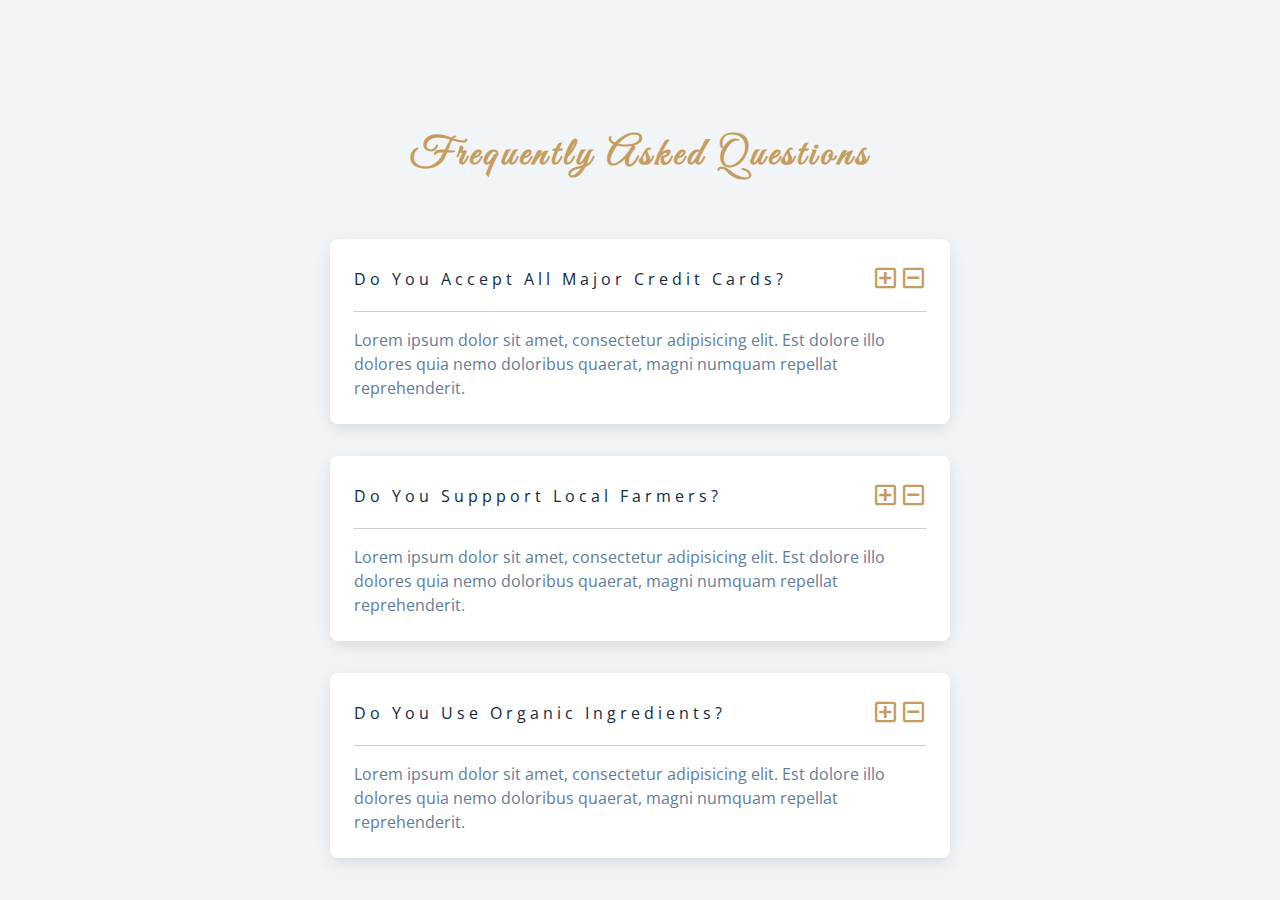
==== index.html @ 20588d99 "added all html and css" ====
<!DOCTYPE html>
<html lang="en">
  <head>
    <meta charset="UTF-8" />
    <meta name="viewport" content="width=device-width, initial-scale=1.0" />
    <title>Q & A</title>
    <!-- font-awesome -->
    <link rel="stylesheet" href="https://cdnjs.cloudflare.com/ajax/libs/font-awesome/5.14.0/css/all.min.css" />
    <!-- extra fonts -->
    <link
      href="https://fonts.googleapis.com/css?family=Great+Vibes&display=swap"
      rel="stylesheet"
    />
    <!-- styles -->
    <link rel="stylesheet" href="./setup/styles.css" />
  </head>
  <body>
      <section class="questions">
        <!-- title -->
        <div class="title">
          <h2>frequently asked questions</h2>
        </div>
        <!-- questions -->
        <div class="section-center">
          <!-- single question -->
          <article class="question">
            <!-- question title -->
            <div class="question-title">
              <p>do you accept all major credit cards?</p>
              <button type="button" class="question-btn">
                <span class="plus-icon">
                  <i class="far fa-plus-square"></i>
                </span>
                <span class="minus-icon">
                  <i class="far fa-minus-square"></i>
                </span>
              </button>
            </div>
            <!-- question text -->
            <div class="question-text">
              <p>
                Lorem ipsum dolor sit amet, consectetur adipisicing elit. Est
                dolore illo dolores quia nemo doloribus quaerat, magni numquam
                repellat reprehenderit.
              </p>
            </div>
          </article>
          <!-- end of single question -->
          <!-- single question -->
          <article class="question">
            <!-- question title -->
            <div class="question-title">
              <p>do you suppport local farmers?</p>
              <button type="button" class="question-btn">
                <span class="plus-icon">
                  <i class="far fa-plus-square"></i>
                </span>
                <span class="minus-icon">
                  <i class="far fa-minus-square"></i>
                </span>
              </button>
            </div>
            <!-- question text -->
            <div class="question-text">
              <p>
                Lorem ipsum dolor sit amet, consectetur adipisicing elit. Est
                dolore illo dolores quia nemo doloribus quaerat, magni numquam
                repellat reprehenderit.
              </p>
            </div>
          </article>
          <!-- end of single question -->
          <!-- single question -->
          <article class="question">
            <!-- question title -->
            <div class="question-title">
              <p>do you use organic ingredients?</p>
              <!-- button -->
              <button type="button" class="question-btn">
                <span class="plus-icon">
                  <i class="far fa-plus-square"></i>
                </span>
                <span class="minus-icon">
                  <i class="far fa-minus-square"></i>
                </span>
              </button>
            </div>
            <!-- question text -->
            <div class="question-text">
              <p>
                Lorem ipsum dolor sit amet, consectetur adipisicing elit. Est
                dolore illo dolores quia nemo doloribus quaerat, magni numquam
                repellat reprehenderit.
              </p>
            </div>
          </article>
          <!-- end of single question -->
      </section>
    </main>
    <!-- javascript -->
    <script src="./setup/app.js"></script>
  </body>
</html>
---- setup/styles.css ----
/*
=============== 
Fonts
===============
*/
@import url("https://fonts.googleapis.com/css?family=Open+Sans|Roboto:400,700&display=swap");

/*
=============== 
Variables
===============
*/

:root {
  /* dark shades of primary color*/
  --clr-primary-1: hsl(205, 86%, 17%);
  --clr-primary-2: hsl(205, 77%, 27%);
  --clr-primary-3: hsl(205, 72%, 37%);
  --clr-primary-4: hsl(205, 63%, 48%);
  /* primary/main color */
  --clr-primary-5: #49a6e9;
  /* lighter shades of primary color */
  --clr-primary-6: hsl(205, 89%, 70%);
  --clr-primary-7: hsl(205, 90%, 76%);
  --clr-primary-8: hsl(205, 86%, 81%);
  --clr-primary-9: hsl(205, 90%, 88%);
  --clr-primary-10: hsl(205, 100%, 96%);
  /* darkest grey - used for headings */
  --clr-grey-1: hsl(209, 61%, 16%);
  --clr-grey-2: hsl(211, 39%, 23%);
  --clr-grey-3: hsl(209, 34%, 30%);
  --clr-grey-4: hsl(209, 28%, 39%);
  /* grey used for paragraphs */
  --clr-grey-5: hsl(210, 22%, 49%);
  --clr-grey-6: hsl(209, 23%, 60%);
  --clr-grey-7: hsl(211, 27%, 70%);
  --clr-grey-8: hsl(210, 31%, 80%);
  --clr-grey-9: hsl(212, 33%, 89%);
  --clr-grey-10: hsl(210, 36%, 96%);
  --clr-white: #fff;
  --clr-red-dark: hsl(360, 67%, 44%);
  --clr-red-light: hsl(360, 71%, 66%);
  --clr-green-dark: hsl(125, 67%, 44%);
  --clr-green-light: hsl(125, 71%, 66%);
  --clr-gold: #c59d5f;
  --clr-black: #222;
  --ff-primary: "Roboto", sans-serif;
  --ff-secondary: "Open Sans", sans-serif;
  --transition: all 0.3s linear;
  --spacing: 0.25rem;
  --radius: 0.5rem;
  --light-shadow: 0 5px 15px rgba(0, 0, 0, 0.1);
  --dark-shadow: 0 5px 15px rgba(0, 0, 0, 0.2);
  --max-width: 1170px;
  --fixed-width: 620px;
}
/*
=============== 
Global Styles
===============
*/

*,
::after,
::before {
  margin: 0;
  padding: 0;
  box-sizing: border-box;
}
body {
  font-family: var(--ff-secondary);
  background: var(--clr-grey-10);
  color: var(--clr-grey-1);
  line-height: 1.5;
  font-size: 0.875rem;
}
ul {
  list-style-type: none;
}
a {
  text-decoration: none;
}
img:not(.logo) {
  width: 100%;
}
img {
  display: block;
}

h1,
h2,
h3,
h4 {
  letter-spacing: var(--spacing);
  text-transform: capitalize;
  line-height: 1.25;
  margin-bottom: 0.75rem;
  font-family: var(--ff-primary);
}
h1 {
  font-size: 3rem;
}
h2 {
  font-size: 2rem;
}
h3 {
  font-size: 1.25rem;
}
h4 {
  font-size: 0.875rem;
}
p {
  margin-bottom: 1.25rem;
  color: var(--clr-grey-5);
}
@media screen and (min-width: 800px) {
  h1 {
    font-size: 4rem;
  }
  h2 {
    font-size: 2.5rem;
  }
  h3 {
    font-size: 1.75rem;
  }
  h4 {
    font-size: 1rem;
  }
  body {
    font-size: 1rem;
  }
  h1,
  h2,
  h3,
  h4 {
    line-height: 1;
  }
}
/*  global classes */

.btn {
  text-transform: uppercase;
  background: transparent;
  color: var(--clr-black);
  padding: 0.375rem 0.75rem;
  letter-spacing: var(--spacing);
  display: inline-block;
  transition: var(--transition);
  font-size: 0.875rem;
  border: 2px solid var(--clr-black);
  cursor: pointer;
  box-shadow: 0 1px 3px rgba(0, 0, 0, 0.2);
  border-radius: var(--radius);
}
.btn:hover {
  color: var(--clr-white);
  background: var(--clr-black);
}
/* section */
.section {
  padding: 5rem 0;
}

.section-center {
  width: 90vw;
  margin: 0 auto;
  max-width: 1170px;
}
@media screen and (min-width: 992px) {
  .section-center {
    width: 95vw;
  }
}
main {
  min-height: 100vh;
  display: grid;
  place-items: center;
}
/*
=============== 
Questions
===============
*/
.title {
  margin-top: 15vh;
  margin-bottom: 4rem;
}
.title h2 {
  color: var(--clr-gold);
  font-family: "Great Vibes", cursive;
  text-align: center;
}
.section-center {
  max-width: var(--fixed-width);
}
.question {
  background: var(--clr-white);
  border-radius: var(--radius);
  box-shadow: var(--light-shadow);
  padding: 1.5rem 1.5rem 0 1.5rem;
  margin-bottom: 2rem;
}
.question-title {
  display: flex;
  justify-content: space-between;
  align-items: center;
  text-transform: capitalize;
  padding-bottom: 1rem;
}
.question-title p {
  margin-bottom: 0;
  letter-spacing: var(--spacing);
  color: var(--clr-grey-1);
}
.question-btn {
  font-size: 1.5rem;
  background: transparent;
  border-color: transparent;
  cursor: pointer;
  color: var(--clr-gold);
  transition: var(--transition);
}
.question-btn:hover {
  transform: rotate(90deg);
}
.question-text {
  padding: 1rem 0 1.5rem 0;
  border-top: 1px solid rgba(0, 0, 0, 0.2);
}
.question-text p {
  margin-bottom: 0;
}
/* hide text */
/* .question-text {
  display: none;
}
.show-text .question-text {
  display: block;
}
.minus-icon {
  display: none;
}
.show-text .minus-icon {
  display: inline;
}
.show-text .plus-icon {
  display: none;
} */
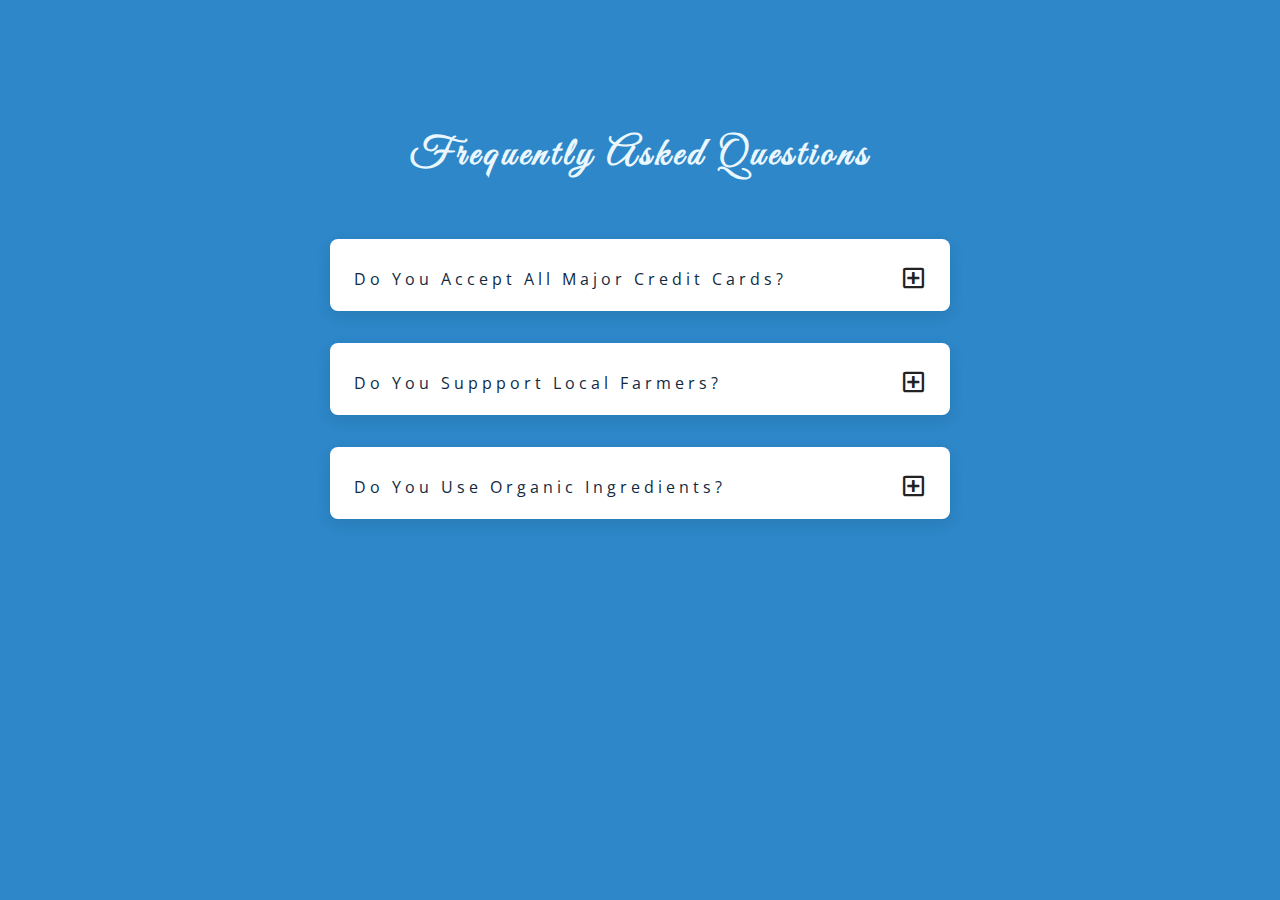
==== commit 19a8c4ab: "completed card opening" ====
--- a/index.html
+++ b/index.html
@@ -3,7 +3,7 @@
   <head>
     <meta charset="UTF-8" />
     <meta name="viewport" content="width=device-width, initial-scale=1.0" />
-    <title>Q & A</title>
+    <title>Accordion</title>
     <!-- font-awesome -->
     <link rel="stylesheet" href="https://cdnjs.cloudflare.com/ajax/libs/font-awesome/5.14.0/css/all.min.css" />
     <!-- extra fonts -->
--- a/setup/styles.css
+++ b/setup/styles.css
@@ -69,7 +69,7 @@
 }
 body {
   font-family: var(--ff-secondary);
-  background: var(--clr-grey-10);
+  background: var(--clr-primary-4);
   color: var(--clr-grey-1);
   line-height: 1.5;
   font-size: 0.875rem;
@@ -186,7 +186,7 @@
   margin-bottom: 4rem;
 }
 .title h2 {
-  color: var(--clr-gold);
+  color: var(--clr-primary-10);
   font-family: "Great Vibes", cursive;
   text-align: center;
 }
@@ -217,7 +217,7 @@
   background: transparent;
   border-color: transparent;
   cursor: pointer;
-  color: var(--clr-gold);
+  color: var(--clr-black);
   transition: var(--transition);
 }
 .question-btn:hover {
@@ -230,8 +230,8 @@
 .question-text p {
   margin-bottom: 0;
 }
-/* hide text */
-/* .question-text {
+
+ .question-text {
   display: none;
 }
 .show-text .question-text {
@@ -245,4 +245,4 @@
 }
 .show-text .plus-icon {
   display: none;
-} */
+} 
